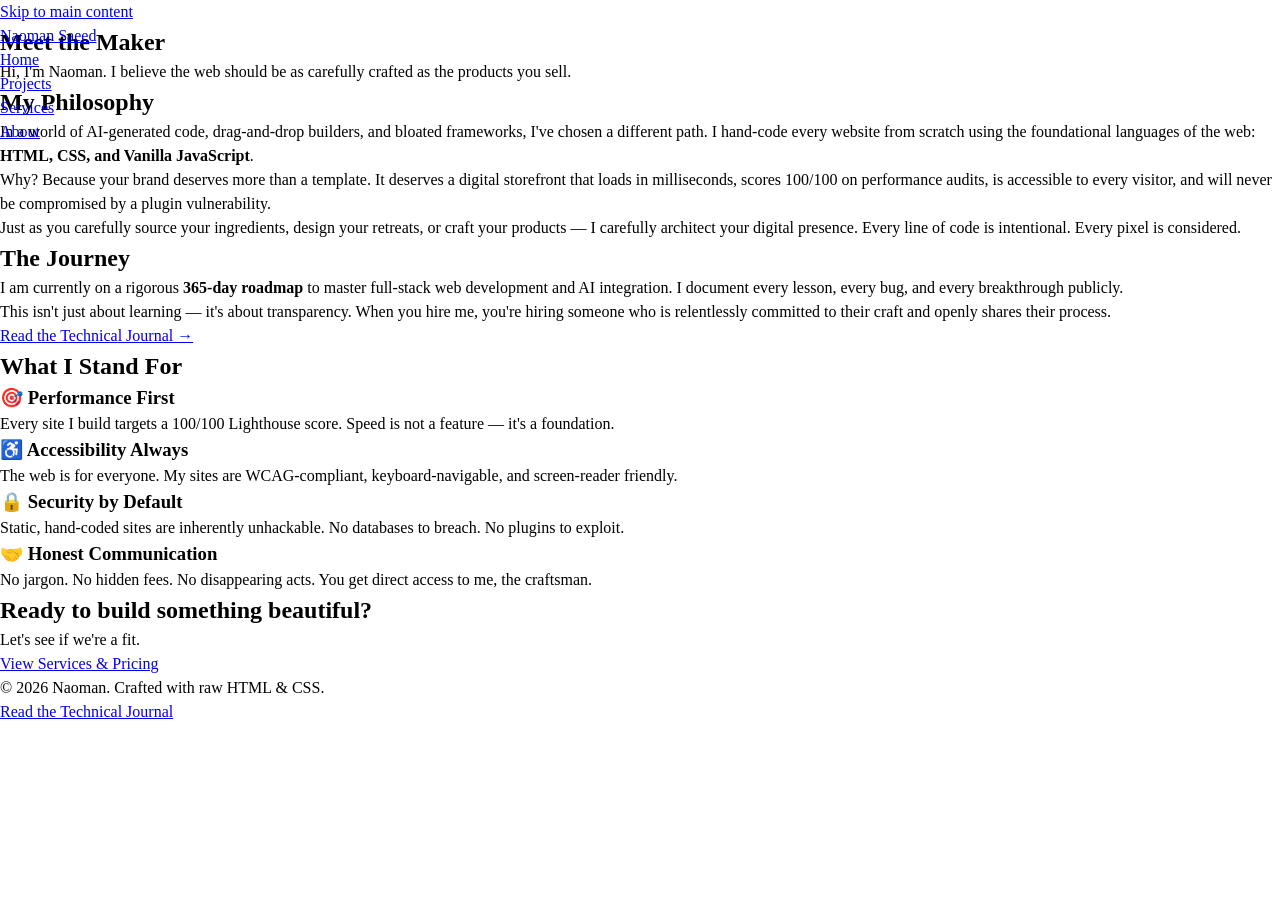
==== about.html @ ba37392a "feat: setup about, services and projects page html." ====
<!DOCTYPE html>
<html lang="en">
<head>
    <meta charset="UTF-8">
    <meta name="viewport" content="width=device-width, initial-scale=1.0">
    <meta name="description" content="Meet Naoman — a bespoke web engineer who hand-codes lightning-fast, accessible websites for mindful brands.">
    <title>About | Naoman Saeed</title>
    <link rel="icon" type="image/x-icon" href="images/favicon.ico">
    <link rel="stylesheet" href="css/styles.css">
</head>
<body>
    <a href="#main-content" class="skip-link">Skip to main content</a>

    <header class="site-header">
        <nav class="navbar" aria-label="Main Navigation">
            <a href="index.html" class="logo">Naoman Saeed</a>
            <ul class="nav-links">
                <li><a href="index.html">Home</a></li>
                <li><a href="projects.html">Projects</a></li>
                <li><a href="services.html">Services</a></li>
                <li><a href="about.html" aria-current="page">About</a></li>
            </ul>
        </nav>
    </header>

    <main id="main-content">

        <!-- Hero -->
        <section class="page-hero" aria-labelledby="about-heading">
            <div class="container">
                <h1 id="about-heading">Meet the Maker</h1>
                <p class="page-hero-subtext">Hi, I'm Naoman. I believe the web should be as carefully crafted as the products you sell.</p>
            </div>
        </section>

        <!-- Story -->
        <section class="about-story" aria-labelledby="story-heading">
            <div class="container">
                <h2 id="story-heading">My Philosophy</h2>
                <p>In a world of AI-generated code, drag-and-drop builders, and bloated frameworks, I've chosen a different path. I hand-code every website from scratch using the foundational languages of the web: <strong>HTML, CSS, and Vanilla JavaScript</strong>.</p>
                
                <p>Why? Because your brand deserves more than a template. It deserves a digital storefront that loads in milliseconds, scores 100/100 on performance audits, is accessible to every visitor, and will never be compromised by a plugin vulnerability.</p>

                <p>Just as you carefully source your ingredients, design your retreats, or craft your products — I carefully architect your digital presence. Every line of code is intentional. Every pixel is considered.</p>
            </div>
        </section>

        <!-- The Journey -->
        <section class="about-journey" aria-labelledby="journey-heading">
            <div class="container">
                <h2 id="journey-heading">The Journey</h2>
                <p>I am currently on a rigorous <strong>365-day roadmap</strong> to master full-stack web development and AI integration. I document every lesson, every bug, and every breakthrough publicly.</p>
                <p>This isn't just about learning — it's about transparency. When you hire me, you're hiring someone who is relentlessly committed to their craft and openly shares their process.</p>
                <a href="https://trogdyne.com" class="btn btn-primary" target="_blank" rel="noopener noreferrer">Read the Technical Journal →</a>
            </div>
        </section>

        <!-- Values -->
        <section class="about-values" aria-labelledby="values-heading">
            <div class="container">
                <h2 id="values-heading">What I Stand For</h2>
                <div class="values-grid">
                    <div class="value-card">
                        <h3>🎯 Performance First</h3>
                        <p>Every site I build targets a 100/100 Lighthouse score. Speed is not a feature — it's a foundation.</p>
                    </div>
                    <div class="value-card">
                        <h3>♿ Accessibility Always</h3>
                        <p>The web is for everyone. My sites are WCAG-compliant, keyboard-navigable, and screen-reader friendly.</p>
                    </div>
                    <div class="value-card">
                        <h3>🔒 Security by Default</h3>
                        <p>Static, hand-coded sites are inherently unhackable. No databases to breach. No plugins to exploit.</p>
                    </div>
                    <div class="value-card">
                        <h3>🤝 Honest Communication</h3>
                        <p>No jargon. No hidden fees. No disappearing acts. You get direct access to me, the craftsman.</p>
                    </div>
                </div>
            </div>
        </section>

        <!-- CTA -->
        <section class="cta-section" aria-labelledby="cta-heading">
            <div class="container">
                <h2 id="cta-heading">Ready to build something beautiful?</h2>
                <p>Let's see if we're a fit.</p>
                <a href="services.html" class="btn btn-primary">View Services & Pricing</a>
            </div>
        </section>
        
    </main>

    <footer class="site-footer">
        <div class="container">
            <p>&copy; 2026 Naoman. Crafted with raw HTML & CSS.</p>
            <a href="https://trogdyne.com" target="_blank" rel="noopener noreferrer">Read the Technical Journal</a>
        </div>
    </footer>

    <script src="js/scripts.js" defer></script>
</body>
</html>
---- css/styles.css ----
/* --- LAYOUT: NAVBAR & HERO --- */

/* Reset & Base */
*,
*::before,
*::after {
    box-sizing: border-box;
    margin: 0;
    padding: 0;
}

html {
    scroll-behavior: smooth;
    font-size: 100%;
}

body{
    line-height: 1.5;
}
/* Make the navbar float over the hero */
.site-header {
    position: absolute;
}
/* --- VARIABLES --- */

/* --- TYPOGRAPHY --- */
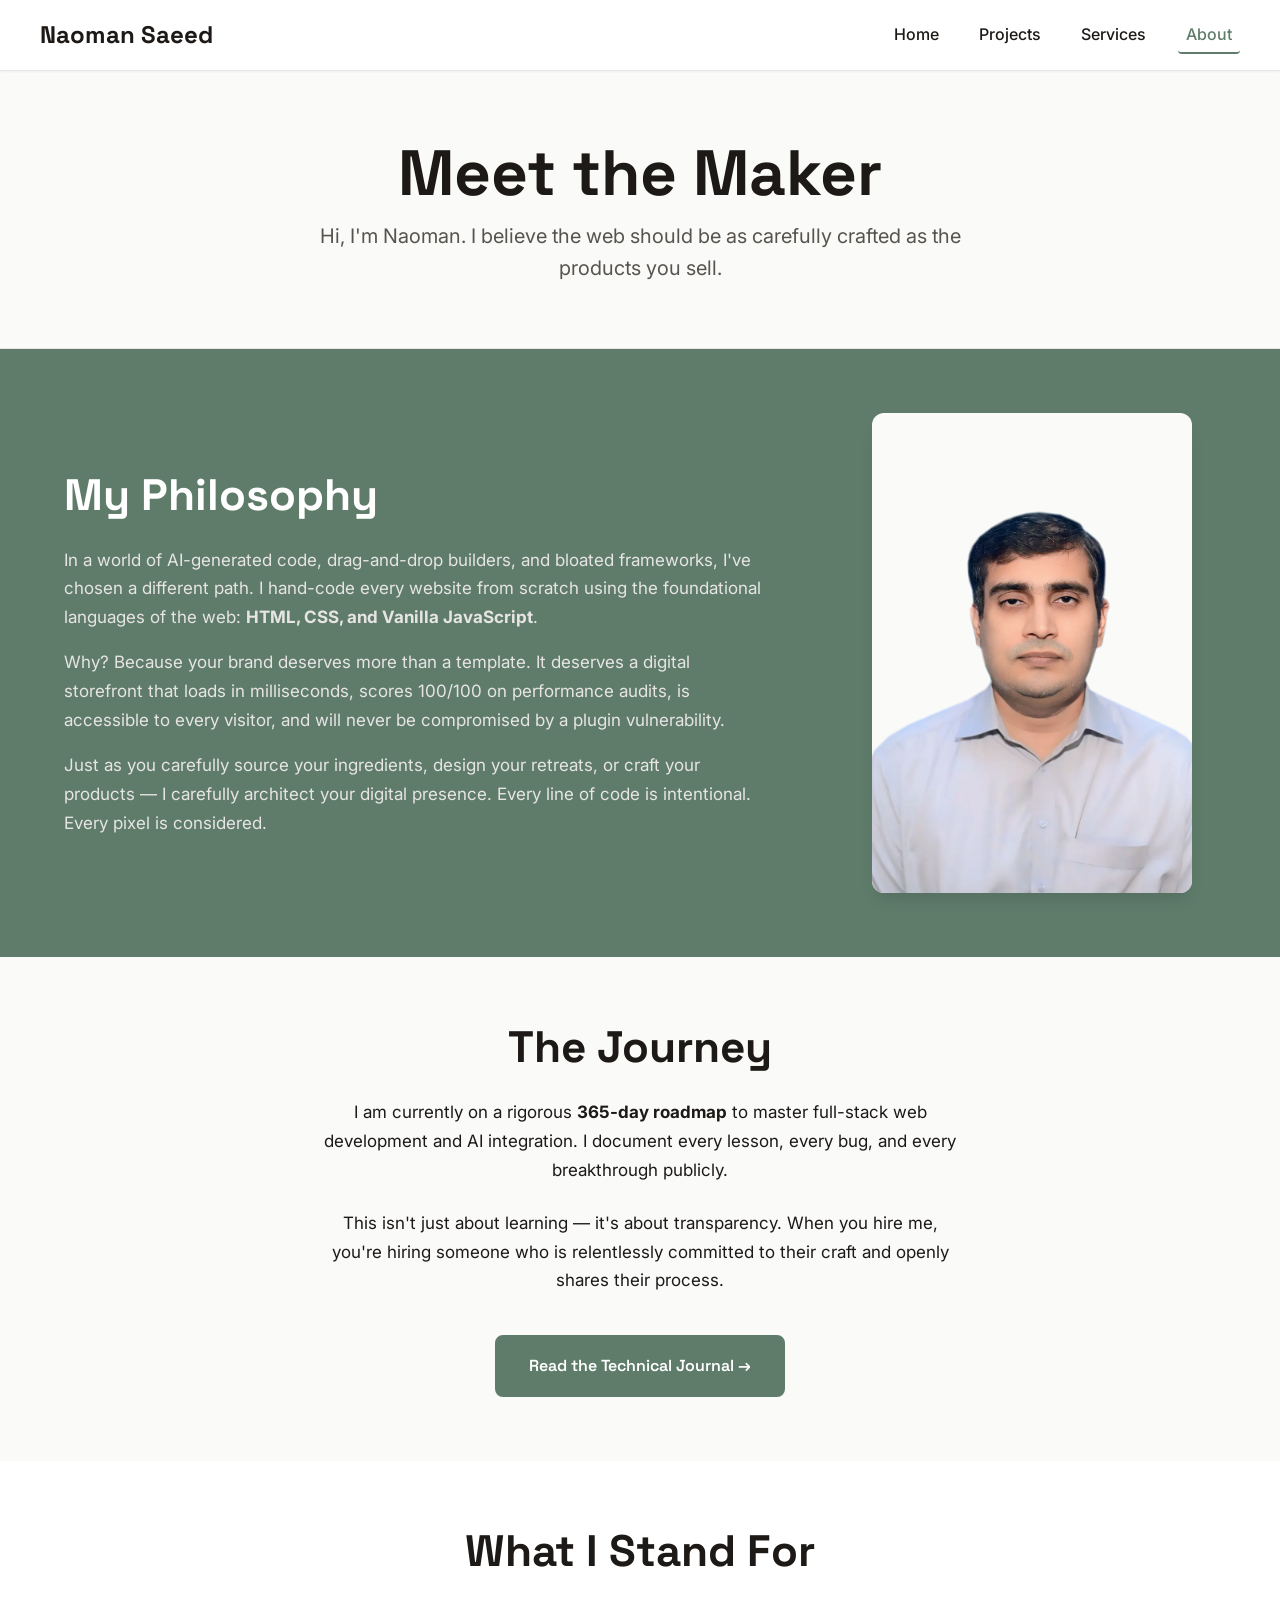
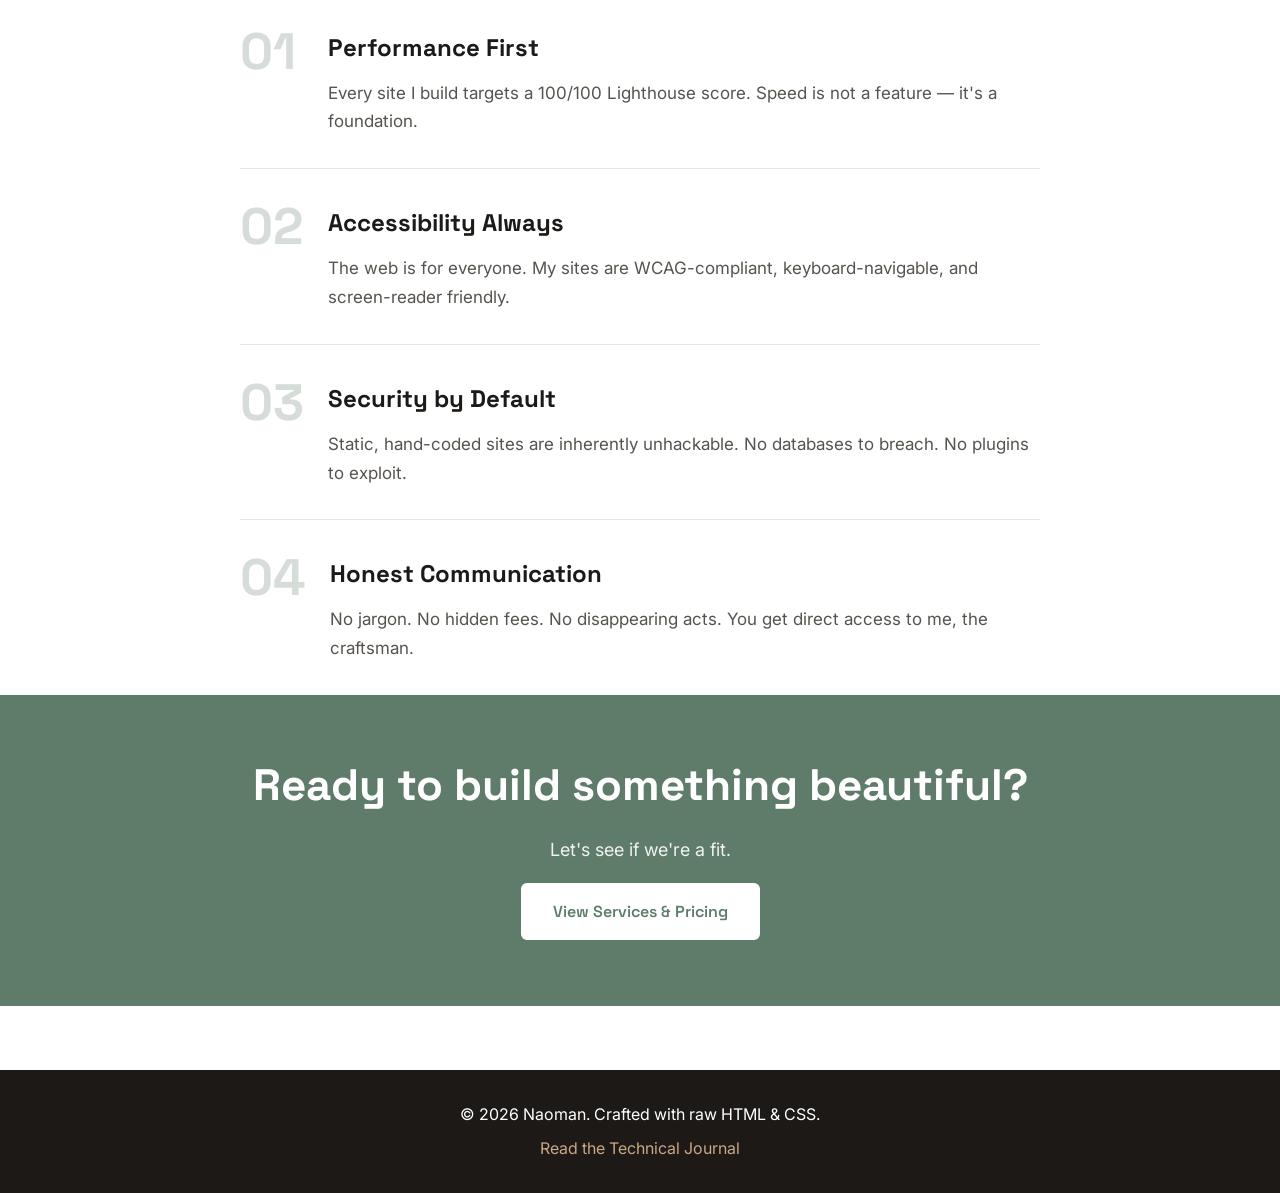
==== commit 4330d2fd: "chor: updated styling." ====
--- a/about.html
+++ b/about.html
@@ -35,7 +35,9 @@
 
         <!-- Story -->
         <section class="about-story" aria-labelledby="story-heading">
-            <div class="container">
+    <div class="container">
+        <div class="about-story-grid">
+            <div class="about-story-content">
                 <h2 id="story-heading">My Philosophy</h2>
                 <p>In a world of AI-generated code, drag-and-drop builders, and bloated frameworks, I've chosen a different path. I hand-code every website from scratch using the foundational languages of the web: <strong>HTML, CSS, and Vanilla JavaScript</strong>.</p>
                 
@@ -43,42 +45,62 @@
 
                 <p>Just as you carefully source your ingredients, design your retreats, or craft your products — I carefully architect your digital presence. Every line of code is intentional. Every pixel is considered.</p>
             </div>
-        </section>
+            <div class="about-story-photo">
+                <img src="images/profile-photo.webp" alt="Naoman Saeed, bespoke web engineer" class="profile-photo" loading="lazy">
+            </div>
+        </div>
+    </div>
+</section>
 
         <!-- The Journey -->
         <section class="about-journey" aria-labelledby="journey-heading">
-            <div class="container">
-                <h2 id="journey-heading">The Journey</h2>
-                <p>I am currently on a rigorous <strong>365-day roadmap</strong> to master full-stack web development and AI integration. I document every lesson, every bug, and every breakthrough publicly.</p>
-                <p>This isn't just about learning — it's about transparency. When you hire me, you're hiring someone who is relentlessly committed to their craft and openly shares their process.</p>
-                <a href="https://trogdyne.com" class="btn btn-primary" target="_blank" rel="noopener noreferrer">Read the Technical Journal →</a>
-            </div>
-        </section>
+    <div class="container">
+        <h2 id="journey-heading">The Journey</h2>
+        <p>I am currently on a rigorous <strong>365-day roadmap</strong> to master full-stack web development and AI integration. I document every lesson, every bug, and every breakthrough publicly.</p>
+        <p>This isn't just about learning — it's about transparency. When you hire me, you're hiring someone who is relentlessly committed to their craft and openly shares their process.</p>
+        <a href="https://trogdyne.com" class="btn btn-primary" target="_blank" rel="noopener noreferrer">Read the Technical Journal →</a>
+    </div>
+</section>
 
         <!-- Values -->
         <section class="about-values" aria-labelledby="values-heading">
-            <div class="container">
-                <h2 id="values-heading">What I Stand For</h2>
-                <div class="values-grid">
-                    <div class="value-card">
-                        <h3>🎯 Performance First</h3>
-                        <p>Every site I build targets a 100/100 Lighthouse score. Speed is not a feature — it's a foundation.</p>
-                    </div>
-                    <div class="value-card">
-                        <h3>♿ Accessibility Always</h3>
-                        <p>The web is for everyone. My sites are WCAG-compliant, keyboard-navigable, and screen-reader friendly.</p>
-                    </div>
-                    <div class="value-card">
-                        <h3>🔒 Security by Default</h3>
-                        <p>Static, hand-coded sites are inherently unhackable. No databases to breach. No plugins to exploit.</p>
-                    </div>
-                    <div class="value-card">
-                        <h3>🤝 Honest Communication</h3>
-                        <p>No jargon. No hidden fees. No disappearing acts. You get direct access to me, the craftsman.</p>
-                    </div>
+    <div class="container">
+        <h2 id="values-heading">What I Stand For</h2>
+        
+        <div class="manifesto-list">
+            <div class="manifesto-item">
+                <div class="manifesto-number">01</div>
+                <div class="manifesto-content">
+                    <h3>Performance First</h3>
+                    <p>Every site I build targets a 100/100 Lighthouse score. Speed is not a feature — it's a foundation.</p>
                 </div>
             </div>
-        </section>
+            
+            <div class="manifesto-item">
+                <div class="manifesto-number">02</div>
+                <div class="manifesto-content">
+                    <h3>Accessibility Always</h3>
+                    <p>The web is for everyone. My sites are WCAG-compliant, keyboard-navigable, and screen-reader friendly.</p>
+                </div>
+            </div>
+            
+            <div class="manifesto-item">
+                <div class="manifesto-number">03</div>
+                <div class="manifesto-content">
+                    <h3>Security by Default</h3>
+                    <p>Static, hand-coded sites are inherently unhackable. No databases to breach. No plugins to exploit.</p>
+                </div>
+            </div>
+            
+            <div class="manifesto-item">
+                <div class="manifesto-number">04</div>
+                <div class="manifesto-content">
+                    <h3>Honest Communication</h3>
+                    <p>No jargon. No hidden fees. No disappearing acts. You get direct access to me, the craftsman.</p>
+                </div>
+            </div>
+        </div>
+    </div>
 
         <!-- CTA -->
         <section class="cta-section" aria-labelledby="cta-heading">
--- a/css/styles.css
+++ b/css/styles.css
@@ -1,6 +1,71 @@
-/* --- LAYOUT: NAVBAR & HERO --- */
-
-/* Reset & Base */
+/* ============================================
+   VARIABLES
+   ============================================ */
+:root {
+    /* Colors */
+    --color-bg: #fafaf9;
+    --color-surface: #ffffff;
+    --color-text: #1c1917;
+    --color-text-muted: #57534e;
+    --color-border: #e7e5e4;
+    --color-primary: #5f7c6b;
+    --color-primary-hover: #4a6355;
+    --color-accent: #c9a882;
+    --color-accent-hover: #b89570;
+    
+    /* Typography */
+    --font-heading: 'Space Grotesk', system-ui, sans-serif;
+    --font-body: 'Inter', system-ui, -apple-system, sans-serif;
+    --font-mono: ui-monospace, SFMono-Regular, Menlo, Monaco, Consolas, monospace;
+    
+    /* Spacing */
+    --spacing-xs: 0.25rem;
+    --spacing-sm: 0.5rem;
+    --spacing-md: 1rem;
+    --spacing-lg: 1.5rem;
+    --spacing-xl: 2rem;
+    --spacing-2xl: 3rem;
+    --spacing-3xl: 4rem;
+    
+    /* Borders & Radii */
+    --radius-sm: 0.25rem;
+    --radius-md: 0.5rem;
+    --radius-lg: 0.75rem;
+    --radius-full: 9999px;
+    
+    /* Shadows */
+    --shadow-sm: 0 1px 2px 0 rgba(0, 0, 0, 0.05);
+    --shadow-md: 0 4px 6px -1px rgba(0, 0, 0, 0.1);
+    --shadow-lg: 0 10px 15px -3px rgba(0, 0, 0, 0.1);
+    
+    /* Transitions */
+    --transition-fast: 150ms ease;
+    --transition-base: 250ms ease;
+    --transition-slow: 350ms ease;
+}
+
+/* ============================================
+   FONTS
+   ============================================ */
+@font-face {
+    font-family: 'Space Grotesk';
+    src: url('../fonts/SpaceGrotesk-VariableFont_wght.woff2') format('woff2');
+    font-weight: 300 700;
+    font-style: normal;
+    font-display: swap;
+}
+
+@font-face {
+    font-family: 'Inter';
+    src: url('../fonts/Inter-VariableFont_opsz,wght.woff2') format('woff2');
+    font-weight: 300 700;
+    font-style: normal;
+    font-display: swap;
+}
+
+/* ============================================
+   RESET & BASE
+   ============================================ */
 *,
 *::before,
 *::after {
@@ -14,13 +79,1347 @@
     font-size: 100%;
 }
 
-body{
-    line-height: 1.5;
-}
-/* Make the navbar float over the hero */
+body {
+    font-family: var(--font-body);
+    line-height: 1.6;
+    color: var(--color-text);
+    background: var(--color-bg);
+    -webkit-font-smoothing: antialiased;
+    -moz-osx-font-smoothing: grayscale;
+}
+
+main {
+    display: block;
+}
+
+img {
+    max-width: 100%;
+    height: auto;
+    display: block;
+}
+
+/* ============================================
+   ACCESSIBILITY
+   ============================================ */
+.skip-link {
+    position: absolute;
+    top: -3.75rem;
+    left: 0;
+    background: var(--color-primary);
+    color: var(--color-surface);
+    padding: var(--spacing-md);
+    text-decoration: none;
+    font-family: var(--font-body);
+    font-weight: 600;
+    z-index: 1000;
+    transition: top var(--transition-fast);
+}
+
+.skip-link:focus {
+    top: 0;
+}
+
+:focus-visible {
+    outline: 2px solid var(--color-primary);
+    outline-offset: 2px;
+    border-radius: 2px;
+    transition: outline-offset var(--transition-fast);
+}
+
+.visually-hidden {
+    position: absolute;
+    width: 1px;
+    height: 1px;
+    padding: 0;
+    margin: -1px;
+    overflow: hidden;
+    clip-path: inset(50%);
+    white-space: nowrap;
+    border: 0;
+}
+
+/* ============================================
+   TYPOGRAPHY
+   ============================================ */
+h1, h2, h3, h4, h5, h6 {
+    font-family: var(--font-heading);
+    font-weight: 700;
+    line-height: 1.2;
+    color: var(--color-text);
+    margin-bottom: var(--spacing-md);
+}
+
+h1 {
+    font-size: clamp(2rem, 4vw + 1rem, 3.5rem);
+}
+
+h2 {
+    font-size: clamp(1.75rem, 3vw + 0.75rem, 2.75rem);
+}
+
+h3 {
+    font-size: clamp(1.5rem, 2.5vw + 0.5rem, 2rem);
+}
+
+h4 {
+    font-size: clamp(1.25rem, 2vw + 0.25rem, 1.5rem);
+}
+
+h5, h6 {
+    font-size: 1.125rem;
+}
+
+p {
+    font-family: var(--font-body);
+    font-size: 1rem;
+    line-height: 1.6;
+    color: var(--color-text);
+    margin-bottom: var(--spacing-md);
+}
+
+a {
+    color: var(--color-primary);
+    text-decoration: none;
+    transition: color var(--transition-fast);
+}
+
+a:hover,
+a:focus-visible {
+    color: var(--color-primary-hover);
+    text-decoration: underline;
+}
+
+/* ============================================
+   LAYOUT: HEADER & NAVIGATION
+   ============================================ */
 .site-header {
+    position: sticky;
+    top: 0;
+    left: 0;
+    width: 100%;
+    z-index: 100;
+    padding: var(--spacing-md) var(--spacing-xl);
+    background: var(--color-surface);
+    border-bottom: 1px solid var(--color-border);
+    box-shadow: var(--shadow-sm);
+}
+
+.navbar {
+    display: flex;
+    justify-content: space-between;
+    align-items: center;
+    max-width: 75rem;
+    margin: 0 auto;
+}
+
+.logo {
+    font-family: var(--font-heading);
+    font-size: 1.5rem;
+    font-weight: 700;
+    color: var(--color-text);
+    text-decoration: none;
+    transition: opacity var(--transition-fast);
+}
+
+.logo:hover,
+.logo:focus-visible {
+    opacity: 0.7;
+}
+
+.nav-links {
+    display: flex;
+    list-style: none;
+    gap: var(--spacing-lg);
+    margin: 0;
+    padding: 0;
+}
+
+.nav-links a {
+    font-family: var(--font-body);
+    font-size: 1rem;
+    font-weight: 500;
+    color: var(--color-text);
+    text-decoration: none;
+    padding: var(--spacing-sm);
+    transition: color var(--transition-fast);
+    border-radius: var(--radius-sm);
+}
+
+.nav-links a:hover,
+.nav-links a:focus-visible {
+    color: var(--color-primary);
+}
+
+.nav-links a[aria-current="page"] {
+    color: var(--color-primary);
+    border-bottom: 2px solid var(--color-primary);
+}
+
+/* ============================================
+   LAYOUT: HERO
+   ============================================ */
+.hero {
+    position: relative;
+    width: 100%;
+    min-height: 100vh;
+    display: flex;
+    align-items: center;
+    justify-content: center;
+    text-align: center;
+    color: var(--color-surface);
+    background: linear-gradient(
+        135deg,
+        var(--color-primary) 0%,
+        #7c9d8a 30%,
+        var(--color-accent) 70%,
+        #2c2416 100%
+    );
+    overflow: hidden;
+}
+
+.hero::before {
+    content: "";
     position: absolute;
-}
-/* --- VARIABLES --- */
-
-/* --- TYPOGRAPHY --- */+    top: 0;
+    left: 0;
+    width: 100%;
+    height: 100%;
+    background-image: 
+        radial-gradient(circle at 20% 50%, rgba(255, 255, 255, 0.05) 0%, transparent 50%),
+        radial-gradient(circle at 80% 80%, rgba(255, 255, 255, 0.03) 0%, transparent 50%);
+    pointer-events: none;
+    z-index: 1;
+}
+
+.hero-content {
+    position: relative;
+    z-index: 2;
+    max-width: 50rem;
+    padding: var(--spacing-xl);
+}
+
+.hero h1 {
+    font-size: clamp(2.5rem, 5vw + 1rem, 4rem);
+    margin-bottom: var(--spacing-md);
+    color: var(--color-surface);
+    text-shadow: 0 2px 20px rgba(0, 0, 0, 0.3);
+}
+
+.hero p {
+    font-size: clamp(1.1rem, 2vw + 0.5rem, 1.4rem);
+    margin-bottom: var(--spacing-lg);
+    color: rgba(255, 255, 255, 0.95);
+    max-width: 60ch;
+    margin-left: auto;
+    margin-right: auto;
+}
+
+/* ============================================
+   COMPONENTS: BUTTONS
+   ============================================ */
+.btn {
+    display: inline-block;
+    padding: var(--spacing-md) var(--spacing-xl);
+    font-family: var(--font-heading);
+    font-size: 1rem;
+    font-weight: 600;
+    text-align: center;
+    text-decoration: none;
+    border: 2px solid transparent;
+    border-radius: var(--radius-md);
+    cursor: pointer;
+    transition: all var(--transition-base);
+}
+
+.btn-primary {
+    background: var(--color-primary);
+    color: var(--color-surface);
+    border-color: var(--color-primary);
+}
+
+.btn-primary:hover,
+.btn-primary:focus-visible {
+    background: var(--color-primary-hover);
+    border-color: var(--color-primary-hover);
+    color: var(--color-surface);
+    transform: translateY(-0.125rem);
+    box-shadow: var(--shadow-md);
+    text-decoration: none;
+}
+
+.btn-secondary {
+    background: transparent;
+    color: var(--color-primary);
+    border-color: var(--color-primary);
+}
+
+.btn-secondary:hover,
+.btn-secondary:focus-visible {
+    background: var(--color-primary);
+    color: var(--color-surface);
+    text-decoration: none;
+}
+
+.hero .btn {
+    background: var(--color-surface);
+    color: var(--color-primary);
+    border-color: var(--color-surface);
+    box-shadow: var(--shadow-lg);
+}
+
+.hero .btn:hover,
+.hero .btn:focus-visible {
+    background: rgba(255, 255, 255, 0.95);
+    color: var(--color-primary);
+    transform: translateY(-0.125rem);
+    box-shadow: 0 12px 24px rgba(0, 0, 0, 0.2);
+}
+
+/* ============================================
+   COMPONENTS: CONTAINERS & SECTIONS
+   ============================================ */
+.container {
+    max-width: 75rem;
+    margin: 0 auto;
+    padding: 0 var(--spacing-lg);
+}
+
+section {
+    padding: var(--spacing-3xl) 0;
+}
+
+/* Page Hero (for inner pages) */
+.page-hero {
+    background: var(--color-bg);
+    padding: var(--spacing-3xl) 0;
+    text-align: center;
+}
+
+.page-hero h1 {
+    margin-bottom: var(--spacing-sm);
+}
+
+.page-hero-subtext {
+    font-size: 1.125rem;
+    color: var(--color-text-muted);
+    max-width: 45rem;
+    margin: 0 auto;
+}
+
+/* ============================================
+   COMPONENTS: CARDS & GRIDS
+   ============================================ */
+.card {
+    background: var(--color-surface);
+    padding: var(--spacing-xl);
+    border-radius: var(--radius-lg);
+    border: 1px solid var(--color-border);
+    transition: transform var(--transition-base), box-shadow var(--transition-base);
+}
+
+.card:hover {
+    transform: translateY(-0.25rem);
+    box-shadow: var(--shadow-lg);
+}
+
+.card h3 {
+    font-size: 1.25rem;
+    margin-bottom: var(--spacing-sm);
+}
+
+/* Showcase layout (image + text side-by-side) */
+.showcase {
+    display: grid;
+    grid-template-columns: 1fr;
+    gap: var(--spacing-xl);
+    align-items: center;
+}
+
+.showcase-image {
+    width: 100%;
+    border-radius: var(--radius-lg);
+    box-shadow: var(--shadow-md);
+}
+
+.showcase-content h3 {
+    font-size: 1.75rem;
+    margin-bottom: var(--spacing-md);
+}
+
+.showcase-content p {
+    margin-bottom: var(--spacing-lg);
+}
+
+/* Metrics list */
+.metrics-list {
+    list-style: none;
+    padding: 0;
+    margin: var(--spacing-md) 0;
+    display: flex;
+    flex-direction: column;
+    gap: var(--spacing-xs);
+}
+
+.metrics-list li {
+    font-size: 0.95rem;
+}
+
+/* ============================================
+   HOMEPAGE: PHILOSOPHY SECTION
+   ============================================ */
+.philosophy {
+    background: var(--color-surface);
+    padding: var(--spacing-3xl) 0;
+}
+
+.philosophy h2 {
+    text-align: center;
+    margin-bottom: var(--spacing-2xl);
+}
+
+.philosophy-grid {
+    display: grid;
+    grid-template-columns: repeat(auto-fit, minmax(18rem, 1fr));
+    gap: var(--spacing-xl);
+}
+
+.philosophy-card {
+    padding: var(--spacing-xl);
+    border-radius: var(--radius-lg);
+    border: 2px solid var(--color-border);
+}
+
+.philosophy-card h3 {
+    font-size: 1.5rem;
+    margin-bottom: var(--spacing-md);
+}
+
+.philosophy-card ul {
+    list-style: none;
+    padding: 0;
+    display: flex;
+    flex-direction: column;
+    gap: var(--spacing-sm);
+}
+
+.philosophy-card--trap {
+    background: #fef2f2;
+    border-color: #fecaca;
+}
+
+.philosophy-card--craft {
+    background: #f0fdf4;
+    border-color: #bbf7d0;
+}
+
+/* ============================================
+   HOMEPAGE: FEATURED WORK
+   ============================================ */
+.featured-work {
+    background: var(--color-bg);
+    padding: var(--spacing-3xl) 0;
+}
+
+.featured-work h2 {
+    text-align: center;
+    margin-bottom: var(--spacing-sm);
+}
+
+.featured-intro {
+    text-align: center;
+    color: var(--color-text-muted);
+    max-width: 40rem;
+    margin: 0 auto var(--spacing-2xl);
+}
+
+.featured-metrics {
+    margin-bottom: 1rem;
+}
+
+/* ============================================
+   HOMEPAGE: SERVICES OVERVIEW
+   ============================================ */
+.services-overview {
+    background: var(--color-surface);
+    padding: var(--spacing-3xl) 0;
+}
+
+.services-overview h2 {
+    text-align: center;
+    margin-bottom: var(--spacing-sm);
+}
+
+.services-intro {
+    text-align: center;
+    color: var(--color-text-muted);
+    max-width: 40rem;
+    margin: 0 auto var(--spacing-2xl);
+}
+
+.services-grid {
+    display: grid;
+    grid-template-columns: repeat(auto-fit, minmax(18rem, 1fr));
+    gap: var(--spacing-xl);
+    margin-bottom: var(--spacing-2xl);
+}
+
+.service-card {
+    background: var(--color-bg);
+    padding: var(--spacing-xl);
+    border-radius: var(--radius-lg);
+    border: 2px solid var(--color-border);
+    transition: transform var(--transition-base), box-shadow var(--transition-base);
+}
+
+.service-card:hover {
+    transform: translateY(-0.25rem);
+    box-shadow: var(--shadow-lg);
+}
+
+.service-card--featured {
+    border-color: var(--color-primary);
+    border-width: 3px;
+}
+
+.service-card h3 {
+    font-size: 1.25rem;
+    margin-bottom: var(--spacing-sm);
+}
+
+.service-price {
+    font-size: 1.5rem;
+    font-weight: 700;
+    color: var(--color-primary);
+    margin-bottom: var(--spacing-sm);
+}
+
+.services-cta {
+    text-align: center;
+}
+
+/* ============================================
+   HOMEPAGE: WHY WORK WITH ME
+   ============================================ */
+.why-me {
+    background: var(--color-bg);
+    padding: var(--spacing-3xl) 0;
+}
+
+.why-me h2 {
+    text-align: center;
+    margin-bottom: var(--spacing-2xl);
+}
+
+.benefits-grid {
+    display: grid;
+    grid-template-columns: repeat(auto-fit, minmax(15rem, 1fr));
+    gap: var(--spacing-xl);
+}
+
+.benefit-item {
+    text-align: left;
+    padding: var(--spacing-lg);
+    background: var(--color-surface);
+    border-radius: var(--radius-lg);
+    border-left: 4px solid var(--color-primary);
+}
+
+.benefit-item h3 {
+    font-size: 1.125rem;
+    margin-bottom: var(--spacing-sm);
+    color: var(--color-primary);
+}
+
+/* ============================================
+   HOMEPAGE: FINAL CTA (ENHANCED)
+   ============================================ */
+.final-cta {
+    background: linear-gradient(135deg, var(--color-primary) 0%, var(--color-accent) 100%);
+    color: var(--color-surface);
+    text-align: center;
+    padding: var(--spacing-3xl) 0;
+    position: relative;
+    overflow: hidden;
+}
+
+.final-cta::before {
+    content: "";
+    position: absolute;
+    top: 0;
+    left: 0;
+    width: 100%;
+    height: 100%;
+    background-image: 
+        radial-gradient(circle at 30% 50%, rgba(255, 255, 255, 0.1) 0%, transparent 50%);
+    pointer-events: none;
+}
+
+.final-cta .container {
+    position: relative;
+    z-index: 2;
+}
+
+.final-cta h2 {
+    color: var(--color-surface);
+    margin-bottom: var(--spacing-md);
+    font-size: clamp(2rem, 4vw + 1rem, 3rem);
+}
+
+.final-cta p {
+    color: rgba(255, 255, 255, 0.95);
+    max-width: 40rem;
+    margin: 0 auto var(--spacing-lg);
+    font-size: 1.125rem;
+}
+
+.final-cta .btn {
+    background: var(--color-surface);
+    color: var(--color-primary);
+    border-color: var(--color-surface);
+    font-size: 1.125rem;
+    padding: var(--spacing-lg) var(--spacing-2xl);
+}
+
+.final-cta .btn:hover,
+.final-cta .btn:focus-visible {
+    background: rgba(255, 255, 255, 0.95);
+    transform: translateY(-0.125rem);
+    box-shadow: 0 12px 24px rgba(0, 0, 0, 0.2);
+}
+
+/* ============================================
+   PROJECTS PAGE
+   ============================================ */
+.projects {
+    background: var(--color-bg);
+    padding: var(--spacing-3xl) 0;
+}
+
+.projects-grid {
+    display: grid;
+    grid-template-columns: repeat(auto-fit, minmax(20rem, 1fr));
+    gap: var(--spacing-xl);
+    margin-top: var(--spacing-2xl);
+}
+
+.project-card {
+    background: var(--color-surface);
+    border-radius: var(--radius-lg);
+    overflow: hidden;
+    box-shadow: var(--shadow-sm);
+    transition: transform var(--transition-base), box-shadow var(--transition-base);
+}
+
+.project-card:hover {
+    transform: translateY(-0.25rem);
+    box-shadow: var(--shadow-lg);
+}
+
+.project-card img {
+    width: 100%;
+    height: 15rem;
+    object-fit: cover;
+    object-position: center;
+}
+
+.project-card-body {
+    padding: var(--spacing-lg);
+}
+
+.project-card h3 {
+    font-size: 1.5rem;
+    margin-bottom: var(--spacing-sm);
+}
+
+.project-tagline {
+    color: var(--color-text-muted);
+    margin-bottom: var(--spacing-md);
+}
+
+.project-stack {
+    font-size: 0.9rem;
+    color: var(--color-text-muted);
+    margin-bottom: var(--spacing-lg);
+}
+
+.project-links {
+    display: flex;
+    gap: var(--spacing-md);
+    flex-wrap: wrap;
+}
+
+/* ============================================
+   SERVICES PAGE: PRICING
+   ============================================ */
+.pricing {
+    background: var(--color-bg);
+    padding: var(--spacing-3xl) 0;
+}
+
+.pricing h2 {
+    text-align: center;
+    margin-bottom: var(--spacing-sm);
+}
+
+.pricing-intro {
+    text-align: center;
+    color: var(--color-text-muted);
+    max-width: 40rem;
+    margin: 0 auto var(--spacing-2xl);
+}
+
+.pricing-grid {
+    display: grid;
+    grid-template-columns: repeat(auto-fit, minmax(18rem, 1fr));
+    gap: var(--spacing-xl);
+}
+
+.pricing-card {
+    background: var(--color-surface);
+    padding: var(--spacing-xl);
+    border-radius: var(--radius-lg);
+    border: 2px solid var(--color-border);
+    position: relative;
+    transition: transform var(--transition-base), box-shadow var(--transition-base);
+}
+
+.pricing-card:hover {
+    transform: translateY(-0.25rem);
+    box-shadow: var(--shadow-lg);
+}
+
+.pricing-card--featured {
+    border-color: var(--color-primary);
+    border-width: 3px;
+}
+
+.pricing-badge {
+    position: absolute;
+    top: -0.75rem;
+    left: 50%;
+    transform: translateX(-50%);
+    background: var(--color-primary);
+    color: var(--color-surface);
+    padding: var(--spacing-xs) var(--spacing-md);
+    border-radius: var(--radius-full);
+    font-size: 0.875rem;
+    font-weight: 600;
+}
+
+.pricing-tier {
+    font-size: 1.5rem;
+    margin-bottom: var(--spacing-sm);
+}
+
+.pricing-price {
+    font-size: 2rem;
+    font-weight: 700;
+    color: var(--color-primary);
+    margin-bottom: var(--spacing-sm);
+}
+
+.pricing-for {
+    color: var(--color-text-muted);
+    margin-bottom: var(--spacing-lg);
+}
+
+.pricing-features {
+    list-style: none;
+    padding: 0;
+    display: flex;
+    flex-direction: column;
+    gap: var(--spacing-sm);
+}
+
+.pricing-features li {
+    padding-left: 1.5rem;
+    position: relative;
+}
+
+.pricing-features li::before {
+    content: "✓";
+    position: absolute;
+    left: 0;
+    color: var(--color-primary);
+    font-weight: 700;
+}
+
+/* ============================================
+   SERVICES PAGE: DIGITAL CONCIERGE (ENHANCED)
+   ============================================ */
+.concierge {
+    background: linear-gradient(135deg, #f8f6f3 0%, #faf9f7 100%);
+    padding: var(--spacing-3xl) 0;
+    position: relative;
+}
+
+.concierge::before {
+    content: "";
+    position: absolute;
+    top: 0;
+    left: 0;
+    width: 100%;
+    height: 100%;
+    background-image: 
+        radial-gradient(circle at 10% 20%, rgba(95, 124, 107, 0.05) 0%, transparent 50%),
+        radial-gradient(circle at 90% 80%, rgba(201, 168, 130, 0.05) 0%, transparent 50%);
+    pointer-events: none;
+}
+
+.concierge .container {
+    position: relative;
+    z-index: 2;
+}
+
+.concierge-content {
+    max-width: 50rem;
+    margin: 0 auto;
+    background: var(--color-surface);
+    padding: var(--spacing-2xl);
+    border-radius: var(--radius-lg);
+    box-shadow: var(--shadow-lg);
+    border: 2px solid var(--color-border);
+}
+
+.concierge h2 {
+    text-align: center;
+    margin-bottom: var(--spacing-sm);
+    font-size: clamp(1.75rem, 3vw + 0.75rem, 2.5rem);
+}
+
+.concierge-tagline {
+    text-align: center;
+    font-size: 1.25rem;
+    color: var(--color-text-muted);
+    margin-bottom: var(--spacing-lg);
+    font-style: italic;
+}
+
+.concierge-price {
+    text-align: center;
+    font-size: 1.75rem;
+    font-weight: 700;
+    color: var(--color-primary);
+    margin-bottom: var(--spacing-lg);
+    padding: var(--spacing-md);
+    background: var(--color-bg);
+    border-radius: var(--radius-md);
+}
+
+.concierge-description {
+    text-align: center;
+    margin-bottom: var(--spacing-xl);
+    font-size: 1.0625rem;
+    line-height: 1.7;
+}
+
+.concierge-features {
+    list-style: none;
+    padding: 0;
+    display: grid;
+    grid-template-columns: repeat(auto-fit, minmax(15rem, 1fr));
+    gap: var(--spacing-md);
+}
+
+.concierge-features li {
+    padding: var(--spacing-md);
+    background: var(--color-bg);
+    border-radius: var(--radius-md);
+    border-left: 3px solid var(--color-primary);
+    font-size: 0.95rem;
+}
+
+/* ============================================
+   SERVICES PAGE: QUIZ SECTION
+   ============================================ */
+.quiz-section {
+    background: var(--color-bg);
+    padding: var(--spacing-3xl) 0;
+    text-align: center;
+}
+
+.quiz-section h2 {
+    margin-bottom: var(--spacing-md);
+}
+
+.quiz-section p {
+    max-width: 40rem;
+    margin: 0 auto var(--spacing-xl);
+}
+
+.embed-container {
+    max-width: 40rem;
+    margin: 0 auto;
+    min-height: 31.25rem;
+}
+
+.embed-placeholder {
+    padding: var(--spacing-2xl);
+    background: var(--color-surface);
+    border: 2px dashed var(--color-border);
+    border-radius: var(--radius-lg);
+    color: var(--color-text-muted);
+}
+
+/* ============================================
+   ABOUT PAGE
+   ============================================ */
+
+/*
+.about-story {
+    background: var(--color-surface);
+    padding: var(--spacing-3xl) 0;
+}
+
+.about-story h2 {
+    margin-bottom: var(--spacing-lg);
+    text-align: center;
+}
+
+.about-story p {
+    max-width: 50rem;
+    margin: 0 auto var(--spacing-md);
+}
+
+.about-journey {
+    background: var(--color-bg);
+    padding: var(--spacing-md) 0;
+    text-align: center;
+    border-radius: 12px;
+    box-shadow: 0 4px 6px -1px rgba(0, 0, 0, 0.1), 0 2px 4px -1px rgba(0, 0, 0, 0.06);
+}
+
+.about-journey:hover {
+    box-shadow: 0 10px 15px -3px rgba(0, 0, 0, 0.1), 0 4px 6px -2px rgba(0, 0, 0, 0.05);
+    transform: translateY(-2px);
+    transition: all 0.3s ease;
+}
+
+.about-journey h2 {
+    margin-bottom: var(--spacing-lg);
+}
+
+.about-journey p {
+    max-width: 40rem;
+    margin: 0 auto var(--spacing-lg);
+}
+
+/* About Values - Manifesto Style */ /*
+.about-values {
+    background: var(--color-surface);
+    padding: var(--spacing-3xl) 0;
+}
+
+.about-values h2 {
+    text-align: center;
+    margin-bottom: var(--spacing-2xl);
+}
+
+.manifesto-list {
+    display: flex;
+    flex-direction: column;
+    gap: var(--spacing-xl);
+    max-width: 50rem;
+    margin: 0 auto;
+}
+
+.manifesto-item {
+    display: grid;
+    grid-template-columns: auto 1fr;
+    gap: var(--spacing-lg);
+    align-items: start;
+    padding-bottom: var(--spacing-xl);
+    border-bottom: 1px solid var(--color-border);
+}
+
+.manifesto-item:last-child {
+    border-bottom: none;
+}
+
+.manifesto-number {
+    font-family: var(--font-heading);
+    font-size: 3rem;
+    font-weight: 700;
+    color: var(--color-primary);
+    line-height: 1;
+    opacity: 0.3;
+}
+
+.manifesto-content h3 {
+    font-size: 1.5rem;
+    margin-bottom: var(--spacing-sm);
+}
+
+.values-grid {
+  display: grid;
+  grid-template-columns: repeat(auto-fit, minmax(480px, 1fr));
+  gap: 2rem;
+  margin: 2rem 0;
+}
+
+.value-card {
+  padding: 1.5rem;
+  border-radius: 8px;
+  background-color: #f9f9f9;
+  box-shadow: 0 4px 6px rgba(0, 0, 0, 0.05);
+}
+
+.value-card h3 {
+  margin-top: 0;
+}
+
+/* ============================================
+   ABOUT PAGE
+   ============================================ */
+
+/* Page Hero */
+.page-hero {
+    background: var(--color-bg);
+    padding: var(--spacing-3xl) 0;
+    text-align: center;
+    border-bottom: 1px solid var(--color-border);
+}
+
+.page-hero h1 {
+    margin-bottom: var(--spacing-sm);
+    font-size: clamp(2.5rem, 5vw + 1rem, 4rem);
+}
+
+.page-hero-subtext {
+    font-size: 1.25rem;
+    color: var(--color-text-muted);
+    max-width: 45rem;
+    margin: 0 auto;
+    line-height: 1.6;
+}
+
+/* About Story - Two Column Layout */
+.about-story {
+    background: var(--color-primary);
+    padding: var(--spacing-3xl) 0;
+}
+
+.about-story-grid {
+    display: grid;
+    grid-template-columns: 1fr;
+    gap: var(--spacing-2xl);
+    align-items: center; 
+}
+
+.about-story-content h2 {
+    margin-bottom: var(--spacing-lg);
+    color: var(--color-surface);
+}
+
+.about-story-content p {
+    margin-bottom: var(--spacing-md);
+    font-size: 1.0625rem;
+    line-height: 1.7;
+    color: var(--color-border);
+}
+
+.about-story-content p:last-child {
+    margin-bottom: 0;
+}
+
+.profile-photo {
+    width: 100%;
+    max-width: 20rem;
+    aspect-ratio: 2 / 3;
+    object-fit: cover;
+    border-radius: var(--radius-lg);
+    box-shadow: var(--shadow-lg);
+    margin: 0 auto;
+    display: block;
+    background: var(--color-bg);
+}
+
+@media (min-width: 48rem) {
+    .about-story-grid {
+        grid-template-columns: 2fr 1fr;
+    }
+    
+    .about-story-content {
+        padding-right: var(--spacing-xl);
+    }
+}
+
+/* About Journey - Clean section, no card-like styling */
+.about-journey {
+    background: var(--color-bg);
+    padding: var(--spacing-3xl) 0;
+    text-align: center;
+}
+
+.about-journey h2 {
+    margin-bottom: var(--spacing-lg);
+}
+
+.about-journey p {
+    max-width: 40rem;
+    margin: 0 auto var(--spacing-lg);
+    font-size: 1.0625rem;
+    line-height: 1.7;
+}
+
+.about-journey .btn {
+    margin-top: var(--spacing-md);
+}
+
+/* About Values - Manifesto Style */
+.about-values {
+    background: var(--color-surface);
+    padding: var(--spacing-3xl) 0;
+}
+
+.about-values h2 {
+    text-align: center;
+    margin-bottom: var(--spacing-2xl);
+}
+
+.manifesto-list {
+    display: flex;
+    flex-direction: column;
+    gap: var(--spacing-xl);
+    max-width: 50rem;
+    margin: 2rem auto;
+}
+
+.manifesto-item {
+    display: grid;
+    grid-template-columns: auto 1fr;
+    gap: var(--spacing-lg);
+    align-items: start;
+    padding-bottom: var(--spacing-xl);
+    border-bottom: 1px solid var(--color-border);
+}
+
+.manifesto-item:last-child {
+    border-bottom: none;
+    padding-bottom: 0;
+}
+
+.manifesto-number {
+    font-family: var(--font-heading);
+    font-size: clamp(2.5rem, 4vw, 3.5rem);
+    font-weight: 700;
+    color: var(--color-primary);
+    line-height: 1;
+    opacity: 0.25;
+    min-width: 4rem;
+}
+
+.manifesto-content h3 {
+    font-size: 1.5rem;
+    margin-top: var(--spacing-sm);
+    color: var(--color-text);
+}
+
+.manifesto-content p {
+    font-size: 1.0625rem;
+    line-height: 1.7;
+    color: var(--color-text-muted);
+    margin-bottom: 0;
+}
+
+/* CTA Section */
+.cta-section {
+    background: var(--color-primary);
+    color: var(--color-surface);
+    text-align: center;
+    padding-top: var(--spacing-3xl);
+    margin-bottom: -(var(--spacing-3xl));
+}
+
+.cta-section h2 {
+    color: var(--color-surface);
+    margin-bottom: var(--spacing-sm);
+}
+
+.cta-section p {
+    color: rgba(255, 255, 255, 0.9);
+    margin-top: var(--spacing-lg); 
+    font-size: 1.125rem;
+}
+
+.cta-section .btn {
+    background: var(--color-surface);
+    color: var(--color-primary);
+}
+
+.cta-section .btn:hover,
+.cta-section .btn:focus-visible {
+    background: rgba(255, 255, 255, 0.95);
+    transform: translateY(-0.125rem);
+}
+
+/* Responsive adjustments */
+@media (max-width: 48rem) {
+    .manifesto-item {
+        grid-template-columns: 1fr;
+        gap: var(--spacing-sm);
+    }
+    
+    .manifesto-number {
+        font-size: 2rem;
+    }
+    
+    .profile-photo {
+        max-width: 15rem;
+    }
+}
+
+
+
+/* ============================================
+   BOOK PAGE
+   ============================================ */
+.book-page {
+    min-height: 100vh;
+    display: flex;
+    flex-direction: column;
+    justify-content: center;
+    padding: var(--spacing-3xl) 0;
+}
+
+.book-header {
+    text-align: center;
+    margin-bottom: var(--spacing-2xl);
+}
+
+.book-header h1 {
+    margin-bottom: var(--spacing-md);
+}
+
+.embed-container--calendar {
+    min-height: 37.5rem;
+}
+
+/* ============================================
+   ERROR PAGE
+   ============================================ */
+.error-page {
+    min-height: 100vh;
+    display: flex;
+    flex-direction: column;
+    justify-content: center;
+    align-items: center;
+    text-align: center;
+    padding: var(--spacing-xl);
+}
+
+.error-page h1 {
+    font-size: clamp(5rem, 10vw, 8rem);
+    color: var(--color-primary);
+    margin-bottom: var(--spacing-md);
+}
+
+.error-page p {
+    font-size: 1.25rem;
+    color: var(--color-text-muted);
+    margin-bottom: var(--spacing-xl);
+}
+
+/* ============================================
+   FOOTER
+   ============================================ */
+.site-footer {
+    background: var(--color-text);
+    color: var(--color-surface);
+    padding: var(--spacing-xl) 0;
+    text-align: center;
+}
+
+.site-footer p {
+    color: var(--color-surface);
+    margin-bottom: var(--spacing-sm);
+}
+
+.site-footer a {
+    color: var(--color-accent);
+    text-decoration: none;
+    transition: opacity var(--transition-fast);
+}
+
+.site-footer a:hover,
+.site-footer a:focus-visible {
+    opacity: 0.8;
+    text-decoration: underline;
+}
+
+/* ============================================
+   RESPONSIVE BREAKPOINTS
+   ============================================ */
+@media (max-width: 48rem) {
+    .site-header {
+        padding: var(--spacing-md);
+    }
+    
+    .nav-links {
+        gap: var(--spacing-md);
+    }
+    
+    .nav-links a {
+        font-size: 0.9rem;
+    }
+    
+    .hero-content {
+        padding: var(--spacing-lg);
+    }
+    
+    .hero h1 {
+        font-size: clamp(2rem, 4vw + 0.5rem, 3rem);
+    }
+    
+    .projects-grid,
+    .pricing-grid,
+    .benefits-grid,
+    .services-grid,
+    .philosophy-grid {
+        grid-template-columns: 1fr;
+    }
+    
+    .showcase {
+        grid-template-columns: 1fr;
+    }
+    
+    .manifesto-item {
+        grid-template-columns: 1fr;
+        text-align: center;
+    }
+    
+    .manifesto-number {
+        font-size: 2rem;
+    }
+}
+
+@media (max-width: 30rem) {
+    .container {
+        padding: 0 var(--spacing-md);
+    }
+    
+    .navbar {
+        flex-direction: column;
+        gap: var(--spacing-md);
+    }
+    
+    .nav-links {
+        flex-wrap: wrap;
+        justify-content: center;
+    }
+    
+    .project-card img {
+        height: 12rem;
+    }
+    
+    .pricing-card,
+    .philosophy-card,
+    .service-card,
+    .benefit-item {
+        padding: var(--spacing-lg);
+    }
+    
+    .concierge-content {
+        padding: var(--spacing-lg);
+    }
+}
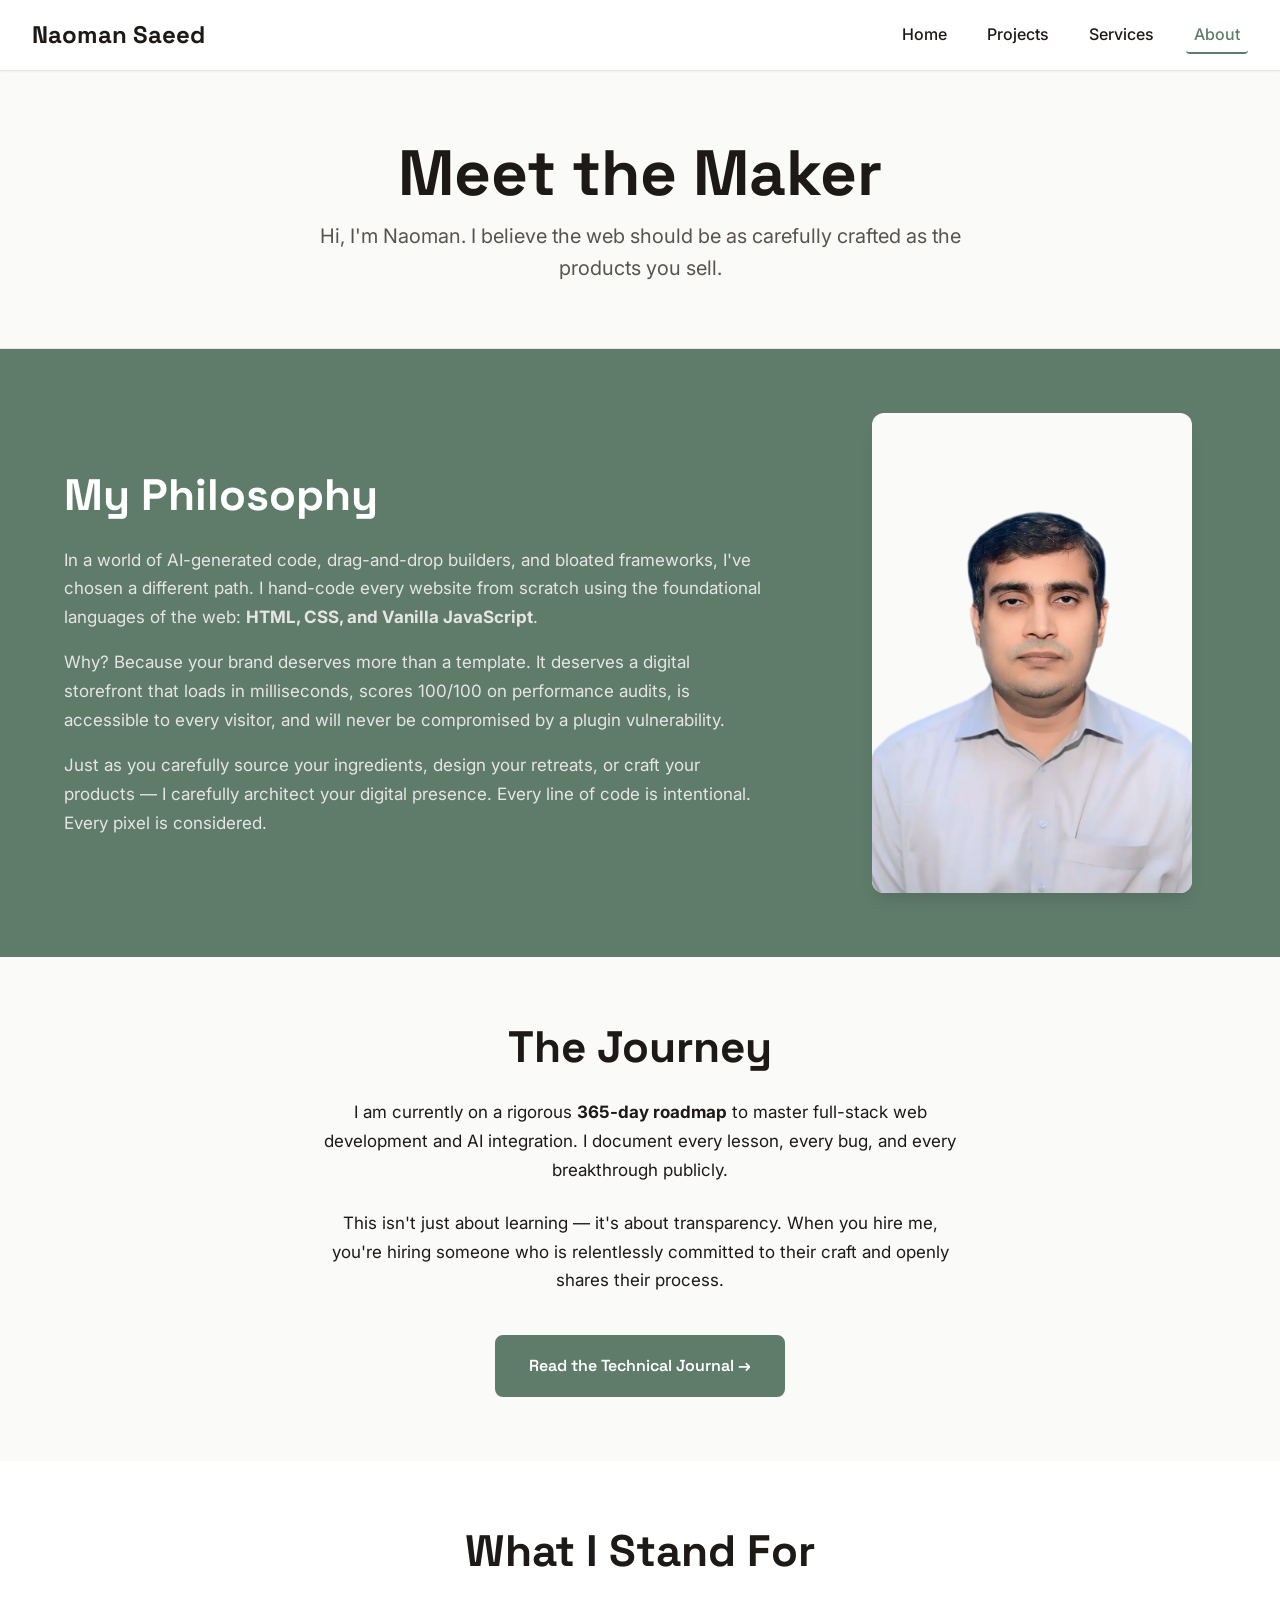
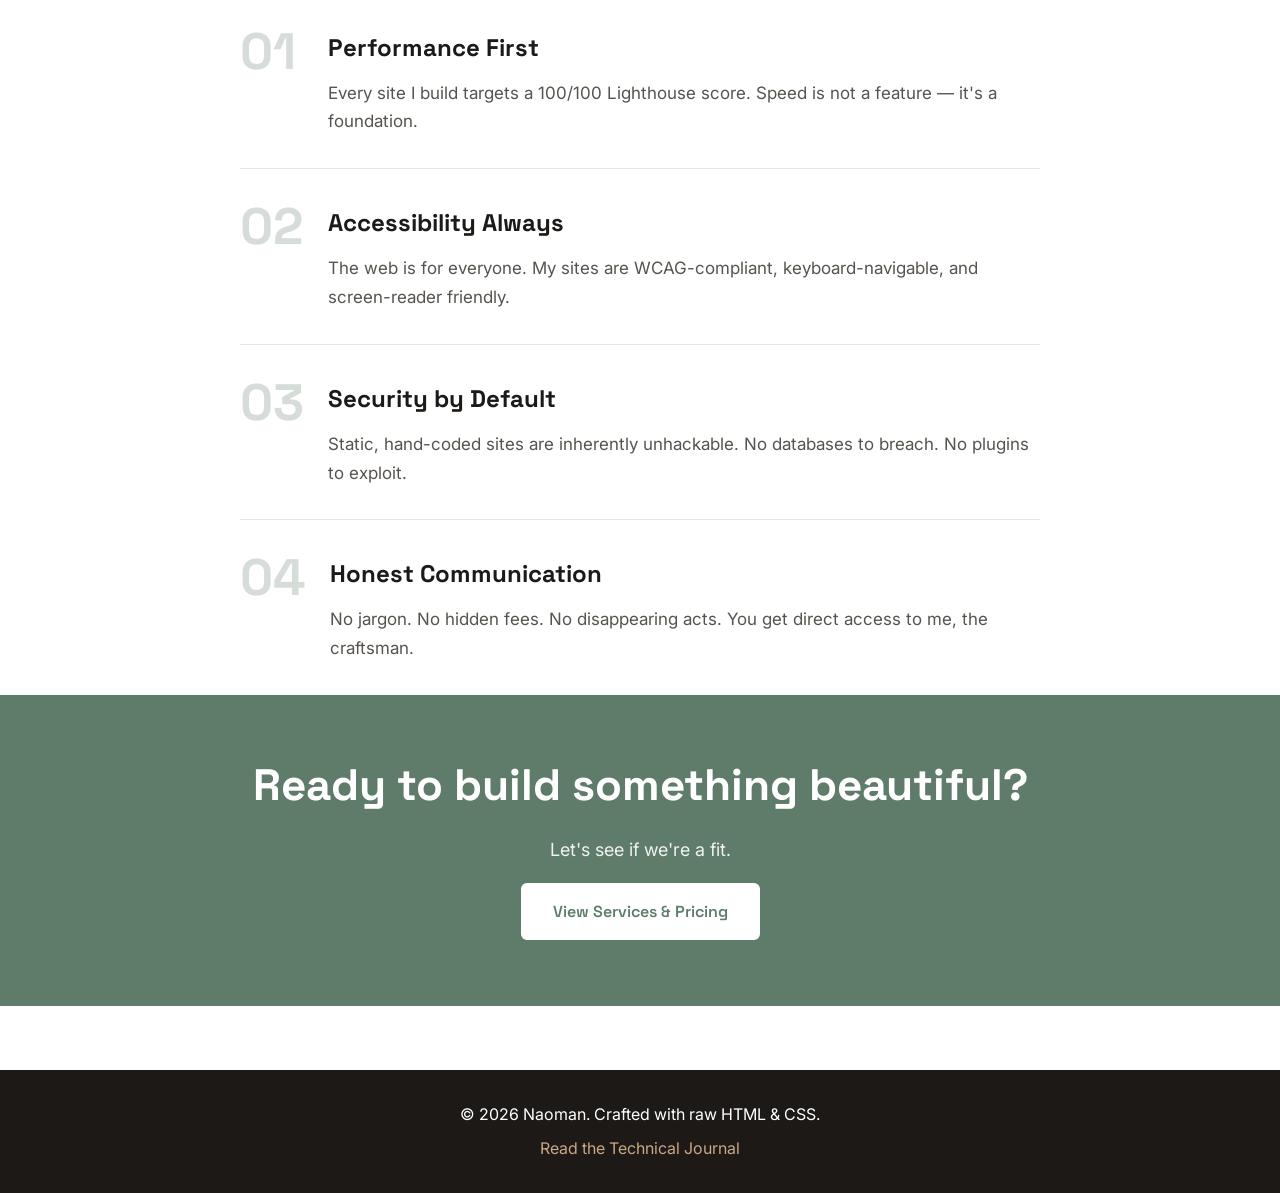
==== commit c77cfb86: "feat: implemented the onboarding form." ====
--- a/about.html
+++ b/about.html
@@ -115,8 +115,8 @@
 
     <footer class="site-footer">
         <div class="container">
-            <p>&copy; 2026 Naoman. Crafted with raw HTML & CSS.</p>
-            <a href="https://trogdyne.com" target="_blank" rel="noopener noreferrer">Read the Technical Journal</a>
+            <p>© <span id="current-year">2026</span> Naoman. Crafted with raw HTML & CSS.</p>
+            <a href="https://trogdyne.com/blog/" target="_blank" rel="noopener noreferrer">Read the Technical Journal</a>
         </div>
     </footer>
 
--- a/css/styles.css
+++ b/css/styles.css
@@ -208,7 +208,7 @@
     display: flex;
     justify-content: space-between;
     align-items: center;
-    max-width: 75rem;
+    width: 100%;
     margin: 0 auto;
 }
 
@@ -961,6 +961,50 @@
     color: var(--color-text-muted);
 }
 
+/* Qualification Form */
+.qualification-form {
+    max-width: 40rem;
+    margin: var(--spacing-xl) auto 0;
+    background: var(--color-surface);
+    padding: var(--spacing-xl);
+    border-radius: var(--radius-lg);
+    box-shadow: var(--shadow-md);
+}
+
+.form-group {
+    margin-bottom: var(--spacing-lg);
+}
+
+.form-group label {
+    display: block;
+    font-family: var(--font-heading);
+    font-weight: 600;
+    margin-bottom: var(--spacing-sm);
+    color: var(--color-text);
+}
+
+.form-group select {
+    width: 100%;
+    padding: var(--spacing-md);
+    font-family: var(--font-body);
+    font-size: 1rem;
+    border: 2px solid var(--color-border);
+    border-radius: var(--radius-md);
+    background: var(--color-bg);
+    color: var(--color-text);
+    transition: border-color var(--transition-fast);
+}
+
+.form-group select:focus {
+    outline: none;
+    border-color: var(--color-primary);
+}
+
+.qualification-form .btn {
+    width: 100%;
+    margin-top: var(--spacing-md);
+}
+
 /* ============================================
    ABOUT PAGE
    ============================================ */
